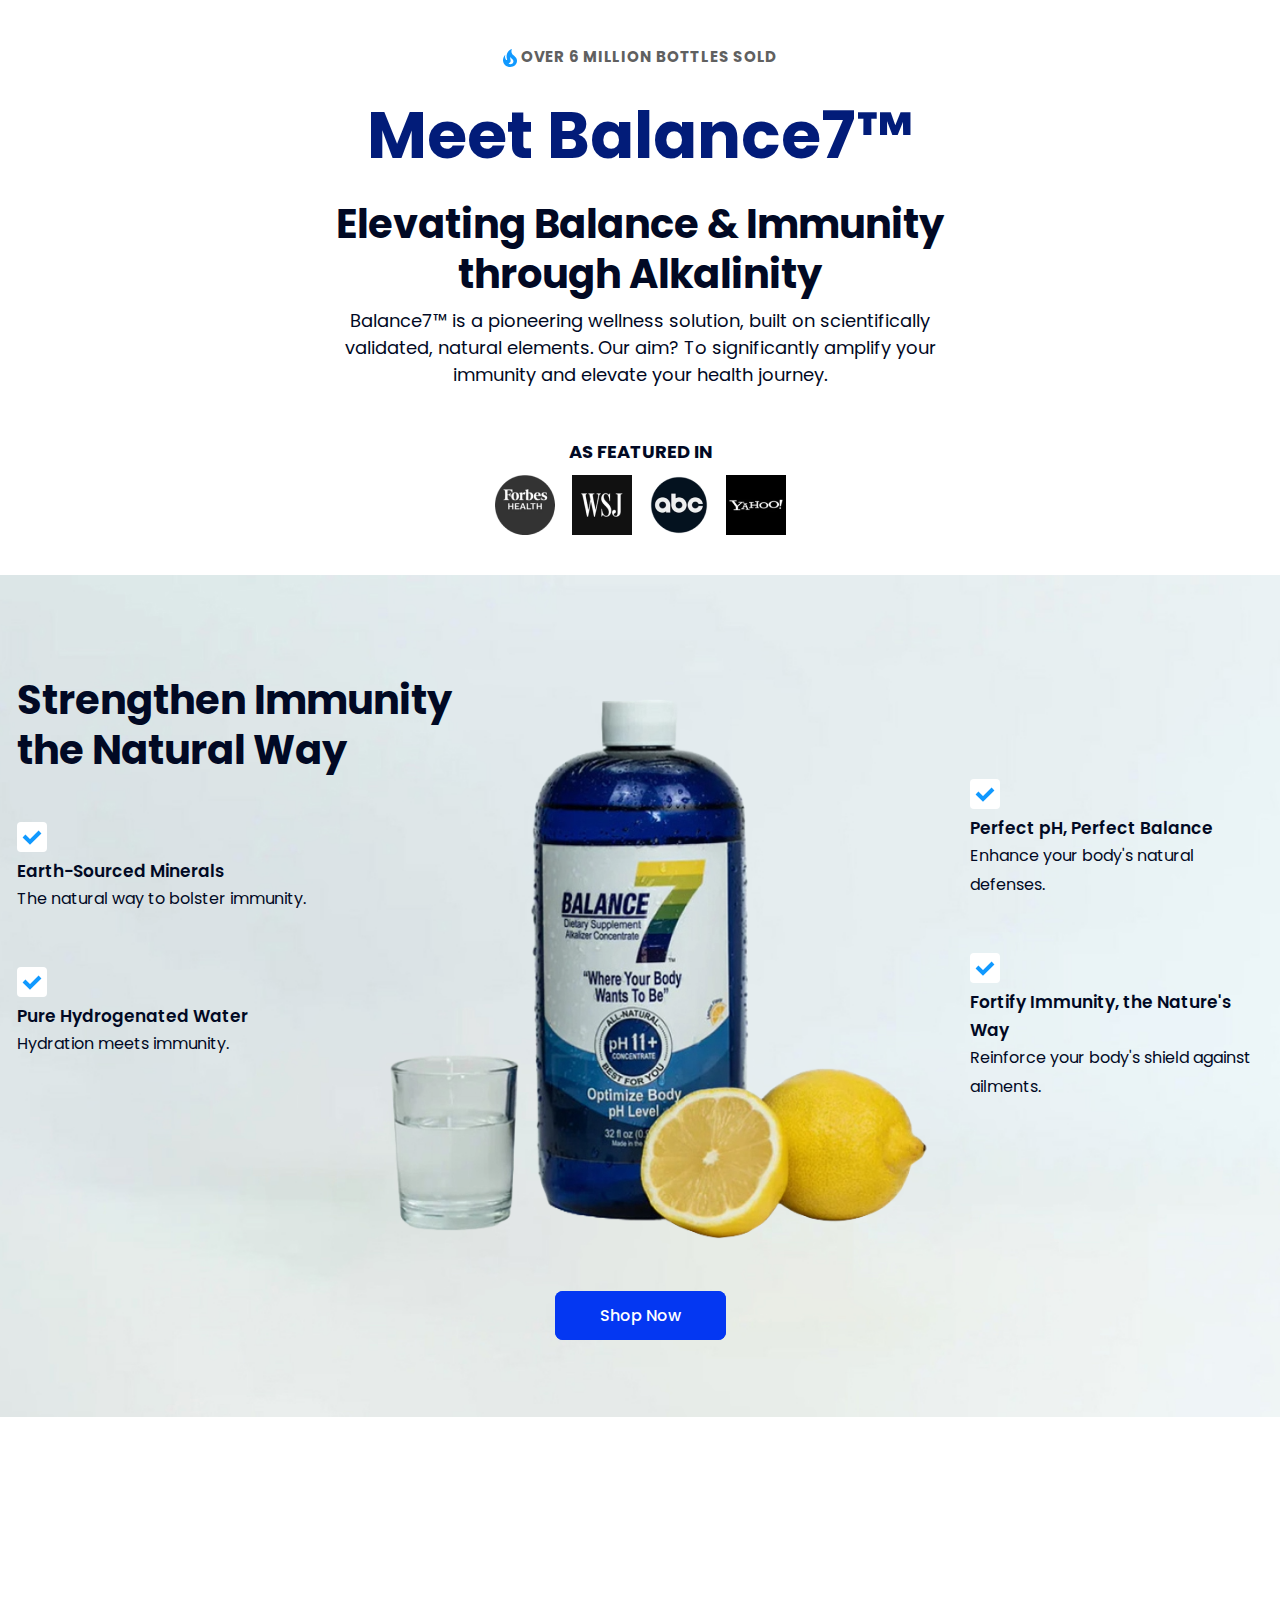
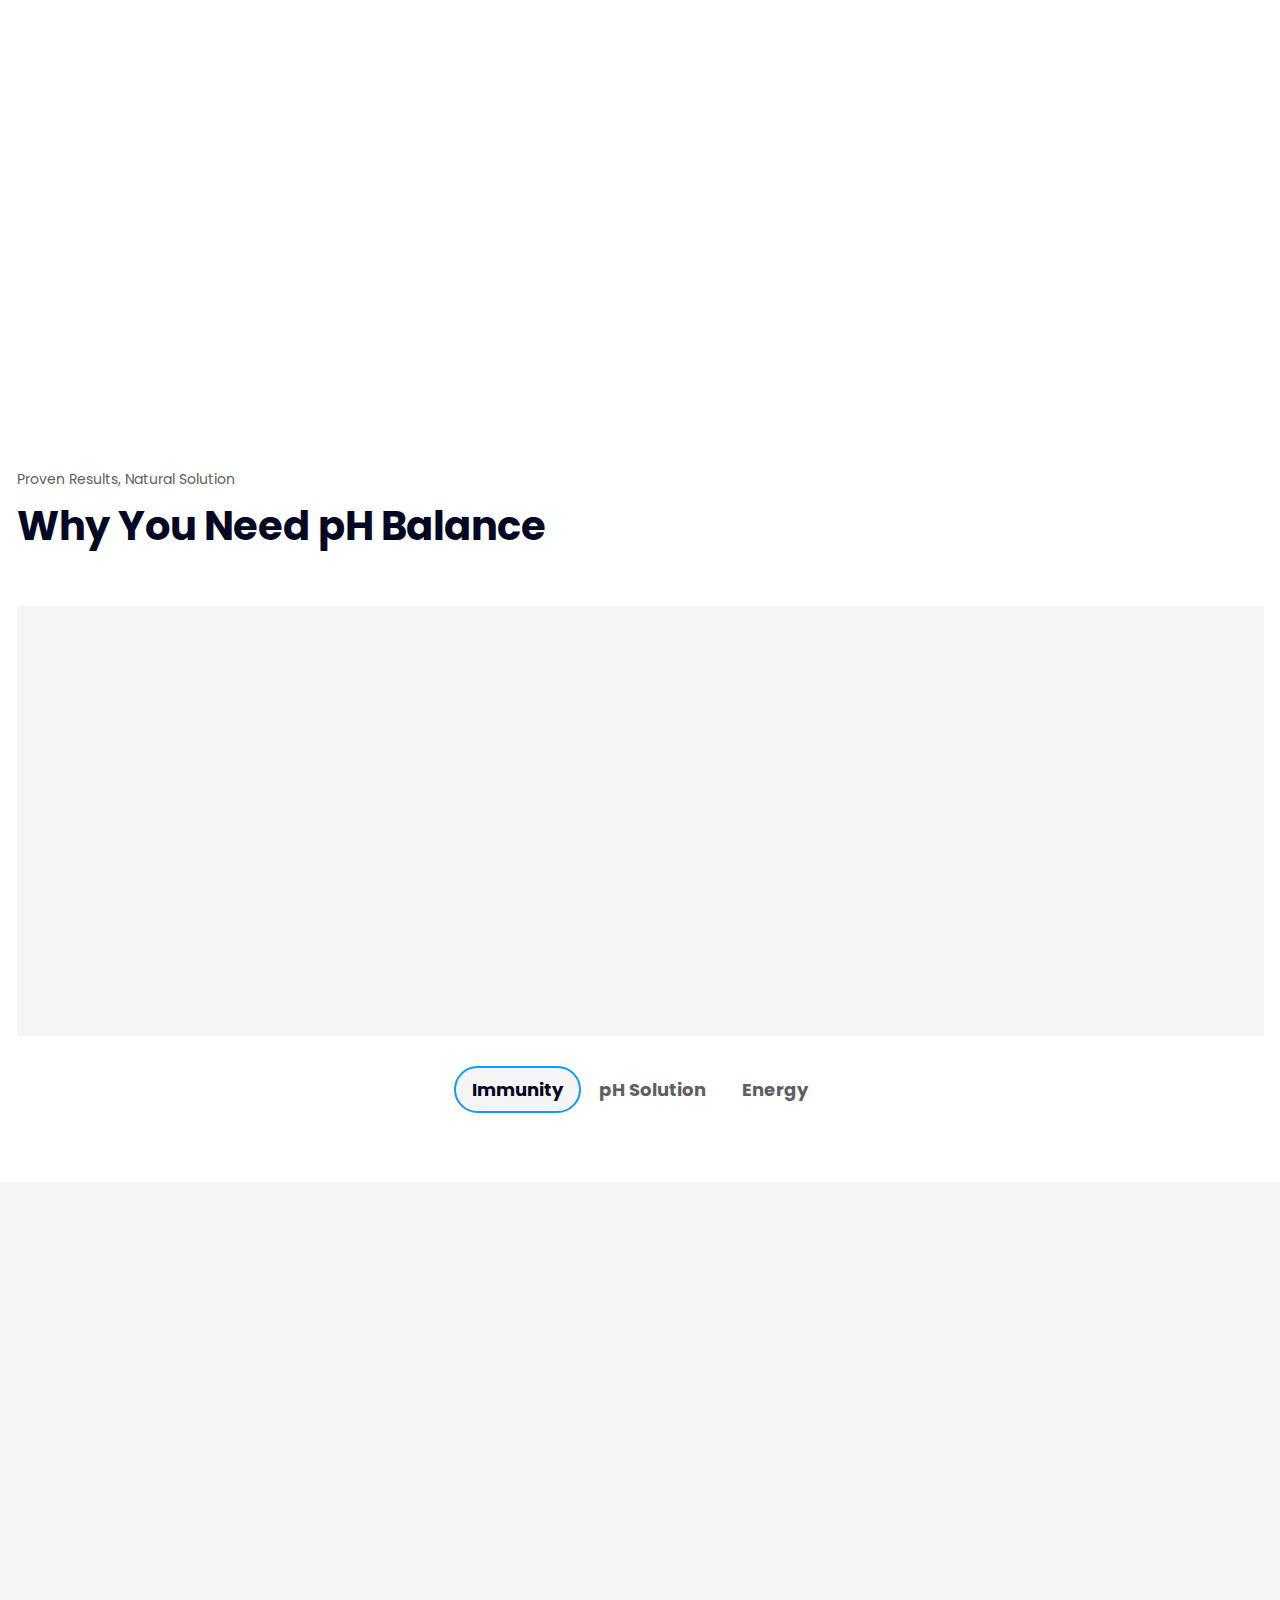
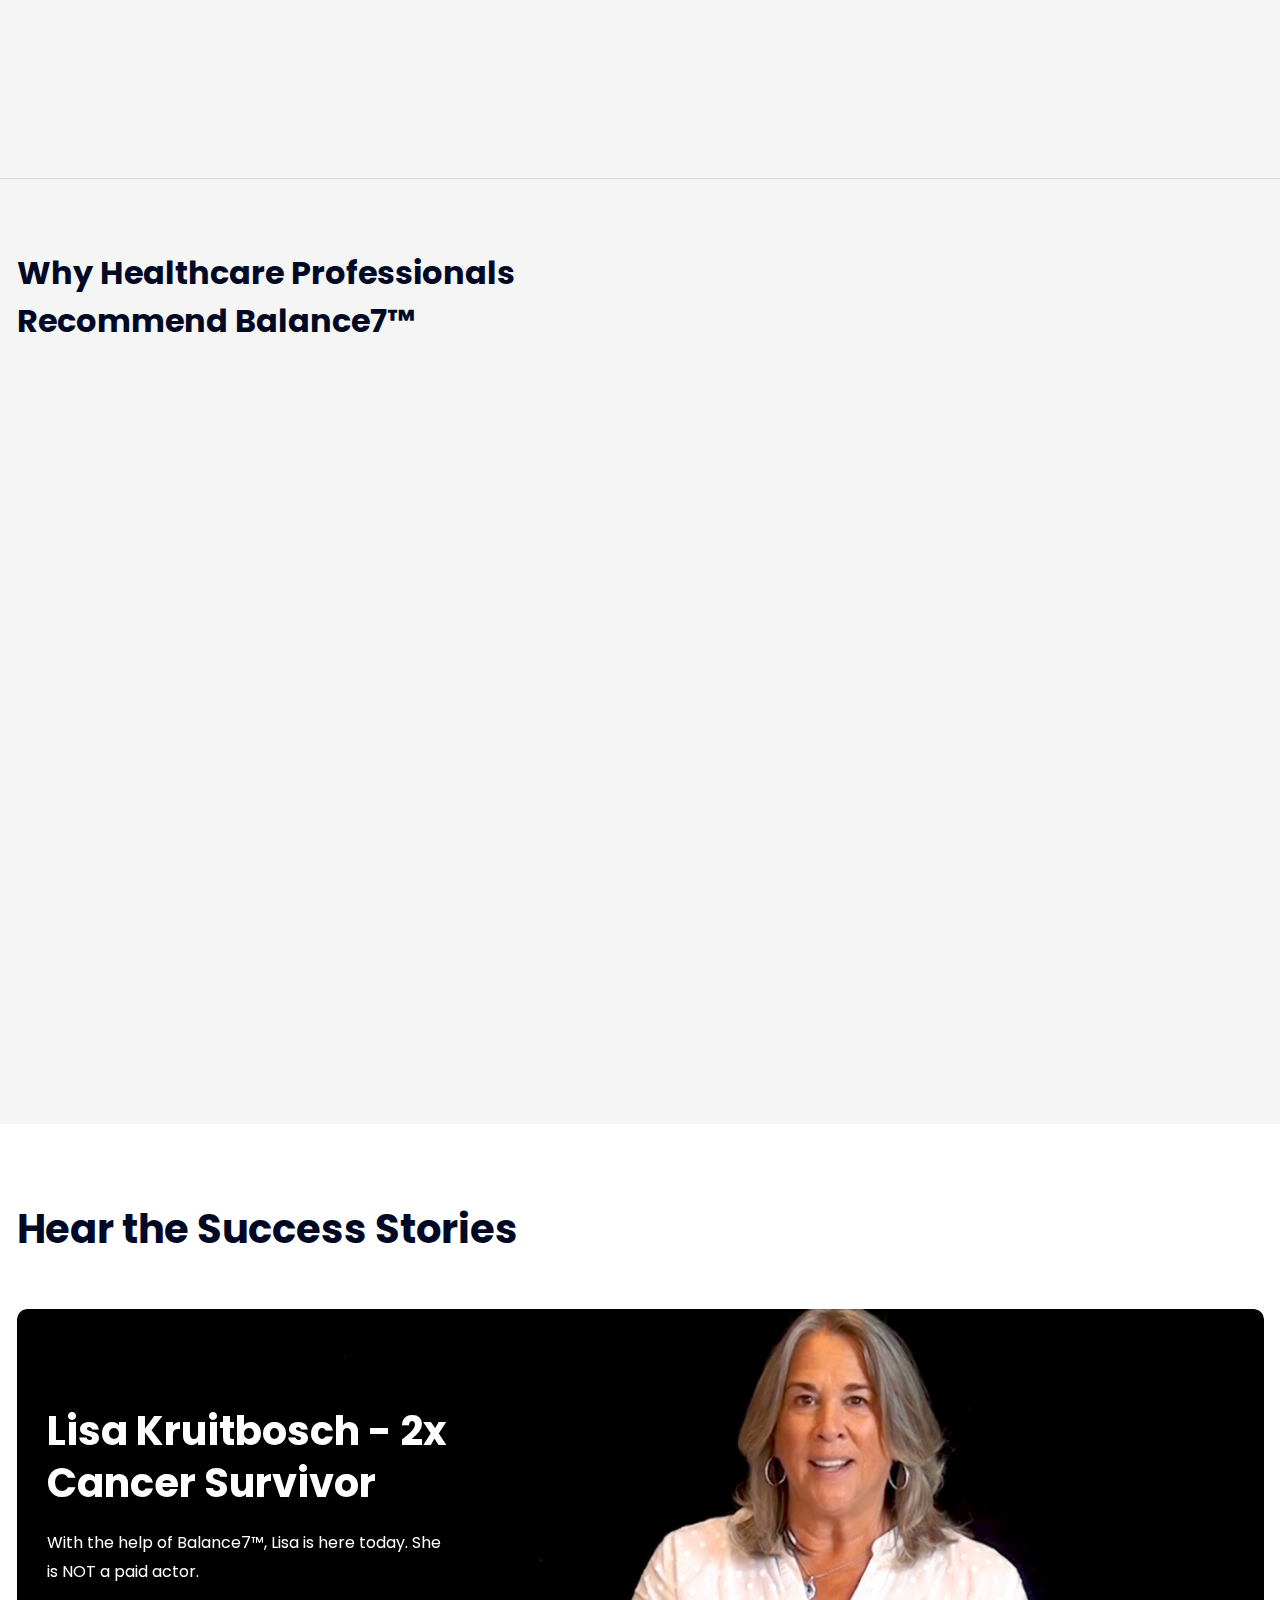
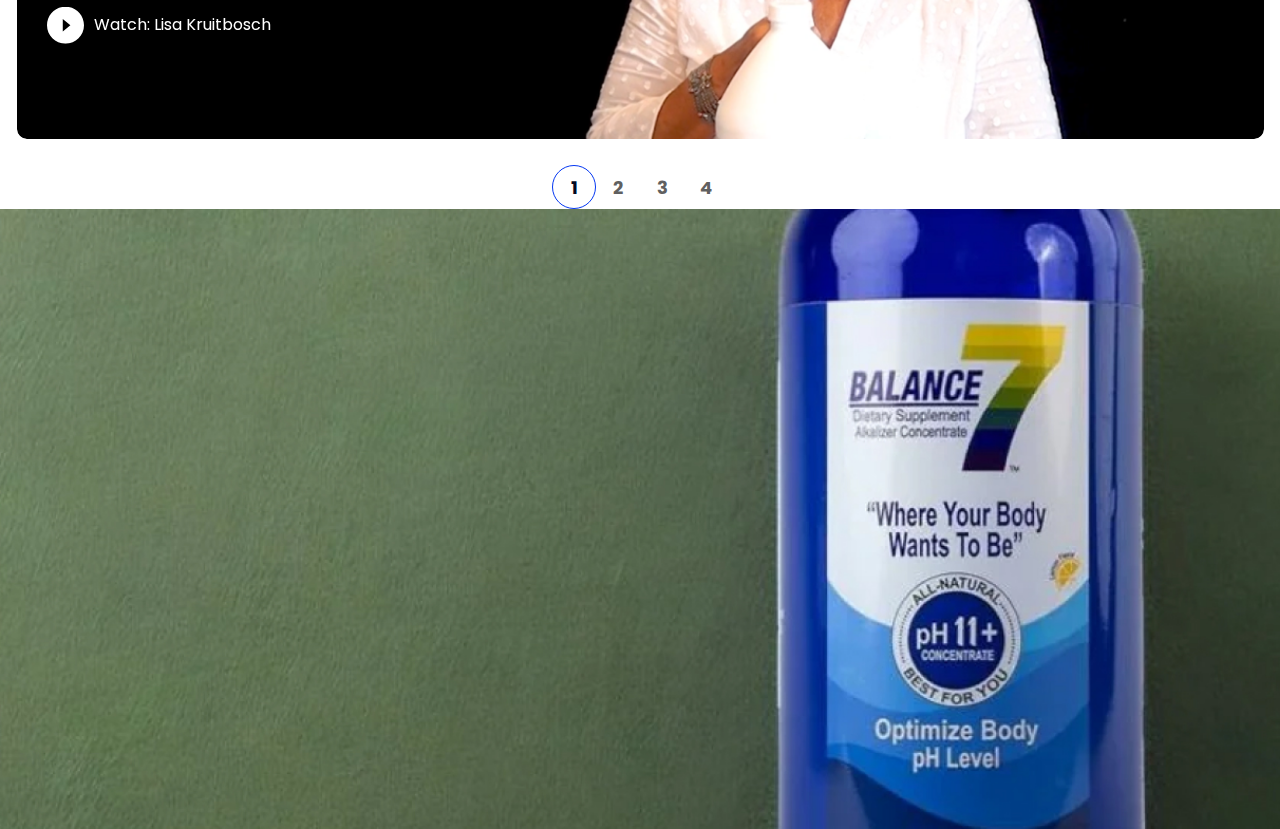
==== index-2.html @ 050c2631 "add new html" ====
<!DOCTYPE html>
<html lang="en">

<head>
    <meta charset="utf-8">
    <meta http-equiv="X-UA-Compatible" content="IE=edge">
    <meta name="viewport" content="width=device-width, initial-scale=1">
    <meta name="author" content="wpOceans">
    <link rel="shortcut icon" type="image/png" href="assets/favicon.png">
    <title>Twenty - Shpify Theme</title>
    <link href="assets/bootstrap.min.css" rel="stylesheet">
    <link href="assets/animate.css" rel="stylesheet">
    <link href="assets/owl.carousel.css" rel="stylesheet">
    <link href="assets/owl.theme.css" rel="stylesheet">
    <link href="assets/owl.transitions.css" rel="stylesheet">
    <link href="assets/jquery.fancybox.css" rel="stylesheet">
    <link href="assets/custom.css" rel="stylesheet">
</head>

<body>

    <div class="hero-area style2">
        <div class="container-fluid">
            <div class="row justify-content-center">
                <div class="col-lg-6">
                    <div class="hero-text wow fadeInUp" data-wow-duration="1000ms">
                        <span><i><img src="assets/hero-top.svg" alt=""></i> Over 6 million bottles
                            sold</span>
                        <h1>Meet Balance7™</h1>
                        <h3>Elevating Balance & Immunity through Alkalinity</h3>
                        <p>Balance7™ is a pioneering wellness solution, built on scientifically validated, natural
                            elements. Our aim? To significantly amplify your immunity and elevate your health journey.
                        </p>
                        <div class="bottom-features">
                            <small>As Featured In</small>
                            <ul>
                                <li><img src="assets/f1.png" alt=""></li>
                                <li><img src="assets/f2.png" alt=""></li>
                                <li><img src="assets/f3.png" alt=""></li>
                                <li><img src="assets/f4.png" alt=""></li>
                            </ul>
                        </div>
                    </div>
                </div>
            </div>
        </div>
    </div>

    <!-- benefits-area -->
    <div class="benefits-area style-2 section-padding"
        style="background: url(/assets/bimgbg.jpg) no-repeat center top; background-size: cover;">
        <div class="container">
            <div class="benefits-wrap">
                <div class="row align-items-center">
                    <div class="col-lg-12 order-lg-1 order-2">
                        <div class="title">
                            <h2>Strengthen Immunity the Natural Way</h2>
                        </div>
                    </div>
                    <div class="col-lg-3 col-md-12 col-12 order-lg-2 order-3">
                        <div class="benefits-item wow fadeInLeftSlow" data-wow-duration="1000ms">
                            <div class="benefits-content">
                                <div class="benefits-content-inner">
                                    <div class="icon">
                                        <i><img src="assets/check.svg" alt=""></i>
                                    </div>
                                    <h3>Earth-Sourced Minerals</h3>
                                    <p>The natural way to bolster immunity.</p>
                                </div>
                            </div>
                            <div class="benefits-content">
                                <div class="benefits-content-inner">
                                    <div class="icon">
                                        <i><img src="assets/check.svg" alt=""></i>
                                    </div>
                                    <h3>Pure Hydrogenated Water</h3>
                                    <p>Hydration meets immunity.</p>
                                </div>
                            </div>
                        </div>
                    </div>
                    <div class="col-lg-6 col-md-12 col-12 order-lg-3 order-1">
                        <div class="benefits-img wow fadeInUp" data-wow-duration="1000ms">
                            <img src="assets/bimg2.png" alt="">
                        </div>
                    </div>
                    <div class="col-lg-3 col-md-12 col-12 order-lg-4 order-4">
                        <div class="benefits-item wow fadeInRightSlow" data-wow-duration="1000ms">
                            <div class="benefits-content">
                                <div class="benefits-content-inner">
                                    <div class="icon">
                                        <i><img src="assets/check.svg" alt=""></i>
                                    </div>
                                    <h3>Perfect pH, Perfect Balance </h3>
                                    <p>Enhance your body's natural defenses.</p>
                                </div>
                            </div>
                            <div class="benefits-content">
                                <div class="benefits-content-inner">
                                    <div class="icon">
                                        <i><img src="assets/check.svg" alt=""></i>
                                    </div>
                                    <h3>Fortify Immunity, the Nature's Way</h3>
                                    <p>Reinforce your body's shield against ailments.</p>
                                </div>
                            </div>
                        </div>
                    </div>
                </div>
                <div class="shop-btn text-center">
                    <a href="#" class="theme-btn">Shop Now</a>
                </div>
            </div>
        </div>
    </div>
    <!-- banner-area -->
    <div class="banner-area section-padding">
        <div class="container">
            <div class="banner-wrap">
                <div class="row align-items-center">
                    <div class="col-lg-7 col-md-12 col-12">
                        <div class="banner-item wow fadeInLeftSlow" data-wow-duration="1000ms">
                            <div class="banner-img">
                                <img src="assets/banner1.jpg" alt="">
                            </div>
                        </div>
                    </div>
                    <div class="col-lg-5 col-md-12 col-12">
                        <div class="banner-text wow fadeInRightSlow" data-wow-duration="1000ms">
                            <h2>Limited Time Offer:</h2>
                            <h3>Save 10%</h3>
                            <p>Shop now to boost your immunity journey. Use coupon code <strong>BALANCEYOURPH</strong>
                                at checkout.</p>
                            <a href="#" class="theme-btn-s2">Shop Now</a>
                        </div>
                    </div>
                </div>
            </div>
        </div>
    </div>

    <!-- solution-area -->
    <div class="solution-area section-padding">
        <div class="container">
            <div class="row">
                <div class="col-lg-6">
                    <div class="section-title">
                        <span>Proven Results, Natural Solution</span>
                        <h2>Why You Need pH Balance</h2>
                    </div>
                </div>
            </div>
            <div class="tab-content">
                <div role="tabpanel" class="tab-pane active" id="Immunity">
                    <div class="solution-wrap">
                        <div class="solution-item">
                            <div class="row align-items-center">
                                <div class="col-lg-6">
                                    <div class="solution-content wow fadeInLeftSlow" data-wow-duration="1000ms">
                                        <h2>Immunity and pH Balance</h2>
                                        <p>Our bodies seek a balanced pH. A tilt towards acidity can weaken our
                                            immunity,
                                            leaving us vulnerable. Balance7™ ensures this balance, fortifying immunity
                                            and
                                            ensuring robust health.</p>
                                        <p>The choices we make, from food to our way of life and stress, can add acidity
                                            to our
                                            bodies. This silent disruptor weakens our immunity and can be the root cause
                                            of many
                                            health concerns.</p>
                                        <p>Substances in Balance7™ are not just alkaline; they're immunity superheroes.
                                            They
                                            counter excessive acidity and support a healthier you.</p>
                                    </div>
                                </div>
                                <div class="col-lg-6">
                                    <div class="solution-img wow fadeInRightSlow" data-wow-duration="1200ms">
                                        <img src="assets/blue-bottle.jpg" alt="">
                                    </div>
                                </div>
                            </div>
                        </div>
                    </div>
                </div>
                <div role="tabpanel" class="tab-pane fade" id="Solution">
                    <div class="solution-wrap">
                        <div class="solution-item">
                            <div class="row align-items-center">
                                <div class="col-lg-6">
                                    <div class="solution-content">
                                        <h2>Immunity and pH Balance</h2>
                                        <p>Our bodies seek a balanced pH. A tilt towards acidity can weaken our
                                            immunity,
                                            leaving us vulnerable. Balance7™ ensures this balance, fortifying immunity
                                            and
                                            ensuring robust health.</p>
                                        <p>The choices we make, from food to our way of life and stress, can add acidity
                                            to our
                                            bodies. This silent disruptor weakens our immunity and can be the root cause
                                            of many
                                            health concerns.</p>
                                        <p>Substances in Balance7™ are not just alkaline; they're immunity superheroes.
                                            They
                                            counter excessive acidity and support a healthier you.</p>
                                    </div>
                                </div>
                                <div class="col-lg-6">
                                    <div class="solution-img">
                                        <img src="assets/blue-bottle.jpg" alt="">
                                    </div>
                                </div>
                            </div>
                        </div>
                    </div>
                </div>
                <div role="tabpanel" class="tab-pane fade" id="Energy">
                    <div class="solution-wrap">
                        <div class="solution-item">
                            <div class="row align-items-center">
                                <div class="col-lg-6">
                                    <div class="solution-content">
                                        <h2>Immunity and pH Balance</h2>
                                        <p>Our bodies seek a balanced pH. A tilt towards acidity can weaken our
                                            immunity,
                                            leaving us vulnerable. Balance7™ ensures this balance, fortifying immunity
                                            and
                                            ensuring robust health.</p>
                                        <p>The choices we make, from food to our way of life and stress, can add acidity
                                            to our
                                            bodies. This silent disruptor weakens our immunity and can be the root cause
                                            of many
                                            health concerns.</p>
                                        <p>Substances in Balance7™ are not just alkaline; they're immunity superheroes.
                                            They
                                            counter excessive acidity and support a healthier you.</p>
                                    </div>
                                </div>
                                <div class="col-lg-6">
                                    <div class="solution-img">
                                        <img src="assets/blue-bottle.jpg" alt="">
                                    </div>
                                </div>
                            </div>
                        </div>
                    </div>
                </div>
            </div>

            <div class="solution-tab">
                <ul class="nav nav-tabs" id="myTab" role="tablist">
                    <li class="nav-item" role="presentation">
                        <a class="nav-link active" id="Immunity-tab" data-bs-toggle="tab" href="#Immunity" role="tab"
                            aria-controls="Immunity" aria-selected="true">Immunity</a>
                    </li>
                    <li class="nav-item" role="presentation">
                        <a class="nav-link" id="Solution-tab" data-bs-toggle="tab" href="#Solution" role="tab"
                            aria-controls="Solution" aria-selected="false">pH Solution</a>
                    </li>
                    <li class="nav-item" role="presentation">
                        <a class="nav-link" id="Energy-tab" data-bs-toggle="tab" href="#Energy" role="tab"
                            aria-controls="Energy" aria-selected="false">Energy</a>
                    </li>
                </ul>
            </div>
        </div>
    </div>

    <!-- banner-area -->
    <div class="banner-area-s2 section-padding">
        <div class="container">
            <div class="banner-wrap">
                <div class="row align-items-center">
                    <div class="col-lg-7 col-md-12 col-12">
                        <div class="banner-item wow fadeInLeftSlow" data-wow-duration="1000ms">
                            <div class="banner-img">
                                <img src="assets/banner2.jpg" alt="">
                            </div>
                        </div>
                    </div>
                    <div class="col-lg-5 col-md-12 col-12">
                        <div class="banner-text wow fadeInRightSlow" data-wow-duration="1000ms">
                            <h2>Doctor-Recommended</h2>
                            <p>Dr. Nooristani, with his profound medical experience, underscores the importance of pH
                                balance and immunity, endorsing Balance7™ for its unparalleled potential in boosting
                                health and vitality.</p>
                            <a href="#" class="theme-btn">Shop Now</a>
                        </div>
                    </div>
                </div>
            </div>
        </div>
    </div>

    <!-- healthcare-area -->
    <div class="healthcare-area section-padding">
        <div class="container">
            <div class="healthcare-wrap">
                <h2>Why Healthcare Professionals Recommend Balance7™</h2>

                <div class="row">
                    <div class="col-lg-3 col-md-6 col-12">
                        <div class="healthcare-item wow fadeInUp" data-wow-duration="1000ms">
                            <div class="icon">
                                <i><img src="assets/h1.svg" alt=""></i>
                            </div>
                            <div class="text">
                                <h3>Perfect pH Balance</h3>
                                <p>Naturally reinforce your body's pH and immunity with Balance7™. Confidently navigate
                                    health challenges with our scientifically backed formula.</p>
                            </div>
                        </div>
                    </div>
                    <div class="col-lg-3 col-md-6 col-12">
                        <div class="healthcare-item wow fadeInUp" data-wow-duration="1100ms">
                            <div class="icon">
                                <i><img src="assets/h2.svg" alt=""></i>
                            </div>
                            <div class="text">
                                <h3>Fortify Your Immunity with Balance7™</h3>
                                <p>Your immune system, your body's guardian, is fortified by Balance7™, bolstering its
                                    defense mechanisms.</p>
                            </div>
                        </div>
                    </div>
                    <div class="col-lg-3 col-md-6 col-12">
                        <div class="healthcare-item wow fadeInUp" data-wow-duration="1200ms">
                            <div class="icon">
                                <i><img src="assets/h3.svg" alt=""></i>
                            </div>
                            <div class="text">
                                <h3>Medical Expertise</h3>
                                <p>Dr. Nooristani's medical wisdom roots Balance7™ in rigorous scientific validation.
                                    Years of research endorse our formula, designed to augment energy, strengthen
                                    immunity, and ensure wellness.</p>
                            </div>
                        </div>
                    </div>
                    <div class="col-lg-3 col-md-6 col-12">
                        <div class="healthcare-item wow fadeInUp" data-wow-duration="1300ms">
                            <div class="icon">
                                <i><img src="assets/h4.svg" alt=""></i>
                            </div>
                            <div class="text">
                                <h3>Natural Approach</h3>
                                <p>Healthcare professionals appreciate Balance7™'s natural, food-grade ingredients,
                                    which prioritize safety and efficacy.</p>
                            </div>
                        </div>
                    </div>
                    <div class="col-lg-3 col-md-6 col-12">
                        <div class="healthcare-item wow fadeInUp" data-wow-duration="1300ms">
                            <div class="icon">
                                <i><img src="assets/h5.svg" alt=""></i>
                            </div>
                            <div class="text">
                                <h3>Scientifically Proven</h3>
                                <p>Backed by years of scientific research, our formula is designed to boost energy,
                                    support immunity, and promote overall wellness.</p>
                            </div>
                        </div>
                    </div>
                    <div class="col-lg-3 col-md-6 col-12">
                        <div class="healthcare-item wow fadeInUp" data-wow-duration="1300ms">
                            <div class="icon">
                                <i><img src="assets/h6.svg" alt=""></i>
                            </div>
                            <div class="text">
                                <h3>Naturally Sourced Minerals</h3>
                                <p>Developed over two decades, Balance7™ offers a proprietary blend of safe, all-natural
                                    minerals & Hydrogenated Water.</p>
                            </div>
                        </div>
                    </div>
                    <div class="col-lg-3 col-md-6 col-12">
                        <div class="healthcare-item wow fadeInUp" data-wow-duration="1300ms">
                            <div class="icon">
                                <i><img src="assets/h7.svg" alt=""></i>
                            </div>
                            <div class="text">
                                <h3>Science-Backed and Safe</h3>
                                <p>Within 72 hours, most people experience higher energy, boosted mental awareness, and
                                    enhanced overall health.</p>
                            </div>
                        </div>
                    </div>
                    <div class="col-lg-3 col-md-6 col-12">
                        <div class="healthcare-item wow fadeInUp" data-wow-duration="1300ms">
                            <div class="icon">
                                <i><img src="assets/h8.svg" alt=""></i>
                            </div>
                            <div class="text">
                                <h3>A Commitment to Quality and Safety</h3>
                                <p>Balance7™ is safe for daily consumption. It contains food-grade minerals and is free
                                    from harmful additives or chemicals.</p>
                            </div>
                        </div>
                    </div>
                </div>

            </div>
        </div>
    </div>

    <!-- testimonial-area -->
    <div class="testimonial-area style-2 section-padding">
        <div class="container">
            <div class="row">
                <div class="col-lg-6">
                    <div class="section-title">
                        <h2>Hear the Success Stories</h2>
                    </div>
                </div>
            </div>
            <div class="testimonial-active owl-carousel">
                <div class="testimonial-wrap">
                    <div class="testimonial-img">
                        <div class="testimonial-text">
                            <h2>Lisa Kruitbosch - 2x Cancer Survivor</h2>
                            <p>With the help of Balance7™, Lisa is here today. She is NOT a paid actor.</p>
                            <div class="video">
                                <ul>
                                    <li><a href="https://www.youtube.com/embed/sM7FBBr5yeE" data-type="iframe"
                                            class="open-video"><img src="assets/video2.svg" alt=""></a></li>
                                    <li>Watch: Lisa Kruitbosch</li>
                                </ul>
                            </div>
                        </div>
                        <img class="t-bg" src="assets/testimonial-bg2.jpg" alt="">
                    </div>
                </div>
                <div class="testimonial-wrap">
                    <div class="testimonial-img">
                        <div class="testimonial-text">
                            <h2>Lisa Kruitbosch - 2x Cancer Survivor</h2>
                            <p>With the help of Balance7™, Lisa is here today. She is NOT a paid actor.</p>
                            <div class="video">
                                <ul>
                                    <li><a href="https://www.youtube.com/embed/sM7FBBr5yeE" data-type="iframe"
                                            class="open-video"><img src="assets/video2.svg" alt=""></a></li>
                                    <li>Watch: Lisa Kruitbosch</li>
                                </ul>
                            </div>
                        </div>
                        <img class="t-bg" src="assets/testimonial-bg2.jpg" alt="">
                    </div>
                </div>
                <div class="testimonial-wrap">
                    <div class="testimonial-img">
                        <div class="testimonial-text">
                            <h2>Lisa Kruitbosch - 2x Cancer Survivor</h2>
                            <p>With the help of Balance7™, Lisa is here today. She is NOT a paid actor.</p>
                            <div class="video">
                                <ul>
                                    <li><a href="https://www.youtube.com/embed/sM7FBBr5yeE" data-type="iframe"
                                            class="open-video"><img src="assets/video2.svg" alt=""></a></li>
                                    <li>Watch: Lisa Kruitbosch</li>
                                </ul>
                            </div>
                        </div>
                        <img class="t-bg" src="assets/testimonial-bg2.jpg" alt="">
                    </div>
                </div>
                <div class="testimonial-wrap">
                    <div class="testimonial-img">
                        <div class="testimonial-text">
                            <h2>Lisa Kruitbosch - 2x Cancer Survivor</h2>
                            <p>With the help of Balance7™, Lisa is here today. She is NOT a paid actor.</p>
                            <div class="video">
                                <ul>
                                    <li><a href="https://www.youtube.com/embed/sM7FBBr5yeE" data-type="iframe"
                                            class="open-video"><img src="assets/video2.svg" alt=""></a></li>
                                    <li>Watch: Lisa Kruitbosch</li>
                                </ul>
                            </div>
                        </div>
                        <img class="t-bg" src="assets/testimonial-bg2.jpg" alt="">
                    </div>
                </div>
            </div>
        </div>
    </div>
    <!-- subscribe-area -->
    <div class="subscribe-area section-padding"
        style="background: url(assets/subscribe-bg.jpg) no-repeat center top; background-size: cover;">
        <div class="container">
            <div class="subscribe-wrap wow fadeInUp" data-wow-duration="1300ms">
                <h2>Keep Me Updated</h2>
                <p>Keep balanced with Balance7. Subscribe to our newsletter for exclusive offers.</p>
                <form action="">
                    <input type="text" placeholder="Email">
                    <button class="theme-btn-s2">Subscribe</button>
                </form>
            </div>
        </div>
    </div>

    <!-- All JavaScript files
    ================================================== -->
    <script src="assets/jquery.min.js"></script>
    <script src="assets/bootstrap.bundle.min.js"></script>
    <script src="assets/jquery-plugin-collection.js"></script>
    <!-- Custom script for this template -->
    <script src="assets/script.js"></script>
</body>

</html>
---- assets/custom.css ----
@import url("https://fonts.googleapis.com/css2?family=Poppins:ital,wght@0,100;0,200;0,300;0,400;0,500;0,600;0,700;0,800;0,900;1,100;1,200;1,300;1,400;1,500;1,600;1,700;1,800;1,900&display=swap");
:root {
  scroll-behavior: unset;
}

body {
  font-family: "Poppins", sans-serif;
  color: #010924;
  font-size: 16px;
  overflow-x: hidden;
}

p {
  font-size: 16px;
  color: #010924;
  line-height: 1.8em;
}

h1,
h2,
h3,
h4,
h5,
h6 {
  color: #010924;
  font-family: "Poppins", sans-serif;
  font-weight: 600;
}

ul {
  padding-left: 0;
  margin: 0;
  list-style: none;
}

a {
  text-decoration: none;
}

a:hover {
  text-decoration: none;
}

img {
  max-width: 100%;
}

.h-hidden {
  display: none;
}

@media (max-width: 1440px) {
  .container {
    max-width: 1271px;
  }
}

.section-padding {
  padding: 70px 0;
}

.theme-btn,
.theme-btn-s2 {
  background: #0437F2;
  color: #fff;
  display: inline-block;
  font-weight: 500;
  padding: 12px 45px;
  border: 0;
  z-index: 11;
  font-size: 16px;
  font-style: normal;
  font-weight: 500;
  line-height: normal;
  border: 0;
  position: relative;
  overflow: hidden;
  transition: all 0.3s;
  border-radius: 8px;
}
.theme-btn::before,
.theme-btn-s2::before {
  position: absolute;
  content: "";
  left: 0;
  right: 0;
  top: 0;
  bottom: 0;
  background: #0437F2;
  transform-origin: 50%;
  transition-property: transform;
  transition-duration: 0.3s;
  transition-timing-function: ease-out;
  transition: 0.5s;
  z-index: -1;
}
.theme-btn:hover, .theme-btn:focus, .theme-btn:active,
.theme-btn-s2:hover,
.theme-btn-s2:focus,
.theme-btn-s2:active {
  background-color: #051c6e;
  color: #fff;
}
.theme-btn:hover:before, .theme-btn:focus:before, .theme-btn:active:before,
.theme-btn-s2:hover:before,
.theme-btn-s2:focus:before,
.theme-btn-s2:active:before {
  transform: scaleX(0);
}
.theme-btn:hover:after, .theme-btn:focus:after, .theme-btn:active:after,
.theme-btn-s2:hover:after,
.theme-btn-s2:focus:after,
.theme-btn-s2:active:after {
  right: 30px;
}
@media (max-width: 991px) {
  .theme-btn,
  .theme-btn-s2 {
    font-size: 18px;
  }
}
@media (max-width: 767px) {
  .theme-btn,
  .theme-btn-s2 {
    padding: 15px 22px;
    font-size: 14px;
  }
}

.theme-btn-s2 {
  background: #9ad90a;
  color: #010924;
}
.theme-btn-s2:before {
  background: #B3FE05;
}
.theme-btn-s2:hover, .theme-btn-s2:focus, .theme-btn-s2:active {
  background-color: #9ad90a;
  color: #fff;
}

.footer p {
  color: #fff;
}

.section-title {
  margin-bottom: 50px;
}
.section-title.style-2 {
  text-align: center;
}
.section-title span {
  color: #606060;
  font-size: 14px;
  font-style: normal;
  font-weight: 400;
  line-height: normal;
}
.section-title h2 {
  font-size: 40px;
  font-style: normal;
  font-weight: 700;
  line-height: normal;
  margin-top: 5px;
}
@media (max-width: 575px) {
  .section-title h2 {
    font-size: 32px;
    font-style: normal;
    font-weight: 700;
    line-height: 40px;
  }
}
.section-title p {
  font-size: 18px;
  font-style: normal;
  font-weight: 400;
  line-height: normal;
}
@media (max-width: 575px) {
  .section-title p {
    font-size: 16px;
  }
}

.hero-area {
  background: #F5F5F5;
  overflow: hidden;
}
.hero-area .hero-text {
  padding: 30px 0;
  padding-left: 82px;
}
@media (max-width: 1199px) {
  .hero-area .hero-text {
    padding-left: 30px;
  }
}
@media (max-width: 575px) {
  .hero-area .hero-text {
    padding-left: 12px;
  }
}
.hero-area .hero-text h1 {
  color: #010924;
  font-size: 65px;
  font-style: normal;
  font-weight: 700;
  line-height: 78px;
  margin: 24px 0;
}
@media (max-width: 1199px) {
  .hero-area .hero-text h1 {
    font-size: 55px;
  }
}
@media (max-width: 575px) {
  .hero-area .hero-text h1 {
    font-size: 36px;
    line-height: 40px;
  }
}
.hero-area .hero-text span {
  color: #606060;
  display: inline-block;
  font-size: 15px;
  font-style: normal;
  font-weight: 700;
  line-height: normal;
  letter-spacing: 0.75px;
  text-transform: uppercase;
  padding: 5px 20px;
  background: #fff;
  border-radius: 50px;
}
@media (max-width: 575px) {
  .hero-area .hero-text span {
    font-size: 14px;
  }
}
.hero-area .hero-text span i {
  display: inline-block;
}
.hero-area .hero-text p {
  font-size: 18px;
  font-style: normal;
  font-weight: 400;
  line-height: normal;
  max-width: 419px;
}
.hero-area .hero-text .hero-btn ul {
  display: flex;
  align-items: center;
}
@media (max-width: 991px) {
  .hero-area .hero-text .hero-btn ul {
    margin-top: 20px;
  }
}
.hero-area .hero-text .hero-btn ul li + li {
  margin-left: 20px;
}
.hero-area .hero-text .hero-btn ul li + li a {
  color: #0437F2;
  font-size: 18px;
  font-style: normal;
  font-weight: 400;
  line-height: normal;
  text-decoration-line: underline;
}
.hero-area .hero-text .bottom-features {
  margin-top: 80px;
}
@media (max-width: 575px) {
  .hero-area .hero-text .bottom-features {
    margin-top: 30px;
  }
}
.hero-area .hero-text .bottom-features small {
  color: #010924;
  font-size: 18px;
  font-style: normal;
  font-weight: 700;
  line-height: normal;
  text-transform: uppercase;
}
.hero-area .hero-text .bottom-features ul {
  display: flex;
  align-items: center;
  margin-top: 10px;
}
.hero-area .hero-text .bottom-features ul li + li {
  margin-left: 17px;
}
.hero-area .hero-right-img-wrap {
  display: flex;
  align-items: flex-end;
}
.hero-area .hero-right-img-wrap .hero-right-img-left {
  padding-right: 30px;
}
@media (max-width: 575px) {
  .hero-area .hero-right-img-wrap .hero-right-img-left {
    padding-right: 15px;
  }
}
.hero-area .hero-right-img-wrap .hero-right-img {
  margin-bottom: 23px;
}
@media (max-width: 575px) {
  .hero-area .hero-right-img-wrap .hero-right-img {
    margin-bottom: 15px;
  }
}
.hero-area .hero-right-img-wrap .hero-right-img:last-child {
  margin-bottom: 0;
}
.hero-area .hero-right-img-wrap .hero-right-img img {
  width: 100%;
}

.suppliment-area {
  padding-bottom: 40px;
}
.suppliment-area .suppliment-wrap .suppliment-item {
  margin-bottom: 30px;
}
.suppliment-area .suppliment-wrap .suppliment-item .suppliment-img {
  overflow: hidden;
  border-radius: 10px;
}
.suppliment-area .suppliment-wrap .suppliment-item .suppliment-img img {
  transform: scale(1);
  transition: all 0.3s;
  border-radius: 10px;
}
.suppliment-area .suppliment-wrap .suppliment-item .suppliment-text {
  padding-top: 20px;
}
.suppliment-area .suppliment-wrap .suppliment-item .suppliment-text h2 {
  font-size: 24px;
  font-style: normal;
  font-weight: 700;
  line-height: normal;
  margin-bottom: 15px;
}
.suppliment-area .suppliment-wrap .suppliment-item .suppliment-text a {
  color: #0437F2;
  font-size: 18px;
  font-style: normal;
  font-weight: 400;
  line-height: normal;
  text-decoration-line: underline;
}
.suppliment-area .suppliment-wrap .suppliment-item:hover .suppliment-img img {
  transform: scale(1.2);
}

.benefits-area {
  background: #F5F5F5;
}
.benefits-area .benefits-wrap .benefits-item {
  display: flex;
  justify-content: center;
  flex-wrap: wrap;
}
.benefits-area .benefits-wrap .benefits-item .benefits-content {
  flex-basis: 50%;
  text-align: center;
  margin: 0 auto;
  margin-bottom: 37px;
}
.benefits-area .benefits-wrap .benefits-item .benefits-content .benefits-content-inner {
  max-width: 155px;
}
@media (max-width: 767px) {
  .benefits-area .benefits-wrap .benefits-item .benefits-content .benefits-content-inner {
    margin: 0 auto;
  }
}
@media (max-width: 991px) {
  .benefits-area .benefits-wrap .benefits-item .benefits-content {
    flex-basis: 33.33%;
  }
}
@media (max-width: 767px) {
  .benefits-area .benefits-wrap .benefits-item .benefits-content {
    flex-basis: 50%;
  }
}
.benefits-area .benefits-wrap .benefits-item .benefits-content h3 {
  font-size: 21px;
  font-style: normal;
  font-weight: 600;
  line-height: 28px;
}
.benefits-area .benefits-wrap .benefits-item .benefits-content .benefits-icon {
  width: 71px;
  height: 71px;
  line-height: 71px;
  text-align: center;
  background: #fff;
  border-radius: 8px;
  margin: 0 auto;
  margin-bottom: 20px;
}
.benefits-area .benefits-wrap .benefits-img {
  text-align: center;
}

.balance-area {
  background: #021C79;
}
.balance-area .balance-wrap .balance-img {
  position: relative;
}
.balance-area .balance-wrap .balance-img span {
  display: block;
  color: #fff;
  margin-top: 10px;
}
.balance-area .balance-wrap .balance-img .video-btn {
  position: absolute;
  top: 50%;
  left: 50%;
  transform: translate(-50%, -50%);
}
.balance-area .balance-wrap .balance-text {
  padding-left: 60px;
}
@media (max-width: 1199px) {
  .balance-area .balance-wrap .balance-text {
    padding-left: 0px;
  }
}
.balance-area .balance-wrap .balance-text h2 {
  color: #FFF;
  font-size: 40px;
  font-style: normal;
  font-weight: 700;
  line-height: normal;
}
@media (max-width: 1199px) {
  .balance-area .balance-wrap .balance-text h2 {
    font-size: 32px;
    font-style: normal;
    font-weight: 700;
    line-height: 40px;
    margin-top: 40px;
  }
}
.balance-area .balance-wrap .balance-text p {
  color: #fff;
  margin-bottom: 50px;
}
.balance-area .balance-wrap .balance-text .balance-features {
  margin-bottom: 40px;
}
.balance-area .balance-wrap .balance-text .balance-features h3 {
  color: #1099FF;
  font-size: 35px;
  font-style: normal;
  font-weight: 600;
  line-height: 28px;
  margin-bottom: 20px;
}
.balance-area .balance-wrap .balance-text .balance-features h4 {
  color: #FFF;
  font-size: 21px;
  font-style: normal;
  font-weight: 600;
  line-height: 28px;
  margin-bottom: 10px;
}
.balance-area .balance-wrap .balance-text .theme-btn {
  background-color: #9ad90a;
  color: #010924;
}
.balance-area .balance-wrap .balance-text .theme-btn:before {
  background-color: #B3FE05;
}

.testimonial-area .testimonial-wrap {
  position: relative;
}
.testimonial-area .testimonial-wrap .testimonial-img {
  position: relative;
}
@media (max-width: 991px) {
  .testimonial-area .testimonial-wrap .testimonial-img {
    background: #010924;
    border-radius: 10px;
  }
}
.testimonial-area .testimonial-wrap .testimonial-img .t-bg {
  border-radius: 10px;
  width: 100%;
}
@media (max-width: 1199px) {
  .testimonial-area .testimonial-wrap .testimonial-img .t-bg {
    min-height: 450px;
    object-fit: cover;
  }
}
@media (max-width: 991px) {
  .testimonial-area .testimonial-wrap .testimonial-img .t-bg {
    min-height: 250px;
  }
}
.testimonial-area .testimonial-wrap .testimonial-img .testimonial-text {
  position: absolute;
  left: 0;
  top: 50%;
  transform: translateY(-50%);
  max-width: 430px;
  padding-left: 30px;
}
@media (max-width: 991px) {
  .testimonial-area .testimonial-wrap .testimonial-img .testimonial-text {
    padding: 30px 15px;
    position: relative;
    top: 0;
    transform: unset;
    background: transparent;
  }
}
.testimonial-area .testimonial-wrap .testimonial-img .testimonial-text h2 {
  color: #fff;
  font-size: 40px;
  font-style: normal;
  font-weight: 700;
  line-height: 52px;
  margin-bottom: 20px;
}
@media (max-width: 575px) {
  .testimonial-area .testimonial-wrap .testimonial-img .testimonial-text h2 {
    font-size: 32px;
    font-style: normal;
    font-weight: 700;
    line-height: 40px;
  }
}
.testimonial-area .testimonial-wrap .testimonial-img .testimonial-text p {
  color: #fff;
}
.testimonial-area .testimonial-wrap .testimonial-img .testimonial-text .video ul {
  display: flex;
  align-items: center;
  margin-top: 20px;
}
.testimonial-area .testimonial-wrap .testimonial-img .testimonial-text .video ul li + li {
  margin-left: 10px;
  color: #fff;
}
.testimonial-area .testimonial-wrap .testimonial-bottom {
  border-radius: 10px;
  background: #F5F5F5;
  padding: 40px;
}
@media (max-width: 575px) {
  .testimonial-area .testimonial-wrap .testimonial-bottom {
    padding: 30px 15px;
  }
}
.testimonial-area .testimonial-wrap .testimonial-bottom .testimonial-inner {
  max-width: 636px;
  margin: 0 auto;
  text-align: center;
}
.testimonial-area .testimonial-wrap .testimonial-bottom .testimonial-inner h2 {
  color: #010924;
  font-size: 32px;
  font-style: normal;
  font-weight: 700;
  line-height: normal;
  margin-bottom: 10px;
}

.details-area .details-wrap {
  background: #F5F5F5;
}
.details-area .details-wrap .details-content {
  padding: 50px 30px;
}
@media (max-width: 575px) {
  .details-area .details-wrap .details-content {
    padding: 40px 15px;
  }
}
.details-area .details-wrap .details-content h2 {
  font-size: 32px;
  font-style: normal;
  font-weight: 700;
  line-height: normal;
  margin-bottom: 20px;
}
@media (max-width: 575px) {
  .details-area .details-wrap .details-content h2 {
    font-size: 28px;
    line-height: 36px;
  }
}
.details-area .details-wrap .details-content a {
  display: inline-block;
  color: #0437F2;
  font-size: 18px;
  font-style: normal;
  font-weight: 400;
  line-height: normal;
  text-decoration-line: underline;
  margin-top: 20px;
}
.details-area .details-wrap .owl-nav {
  display: none;
}
.details-area .details-wrap .owl-dots {
  text-align: center;
  position: absolute;
  left: 50%;
  transform: translateX(-50%);
  bottom: -70px;
}
.details-area .details-wrap .owl-dots .owl-dot {
  width: 44px;
  height: 44px;
  background: transparent;
  border: 0;
  color: #606060;
  font-size: 18px;
  font-style: normal;
  font-weight: 700;
  line-height: normal;
}
@media (max-width: 380px) {
  .details-area .details-wrap .owl-dots .owl-dot {
    width: 35px;
    height: 35px;
  }
}
.details-area .details-wrap .owl-dots .owl-dot.active {
  border: 1px solid #0437F2;
  border-radius: 50%;
  color: #010924;
}

.quiz-area {
  height: 759.053px;
  display: flex;
  justify-content: center;
  flex-direction: column;
  align-items: center;
  padding: 40px;
}
@media (max-width: 575px) {
  .quiz-area {
    height: 100%;
    padding: 130px 40px;
  }
}
.quiz-area .quiz-text {
  padding: 50px 40px;
  background: #fff;
  max-width: 1091.514px;
  margin: 0 auto;
  text-align: center;
}
@media (max-width: 575px) {
  .quiz-area .quiz-text {
    padding: 40px 15px;
  }
}
.quiz-area .quiz-text span {
  color: #606060;
  font-size: 14px;
  font-style: normal;
  font-weight: 400;
  line-height: normal;
}
.quiz-area .quiz-text h2 {
  text-align: center;
  font-size: 40px;
  font-style: normal;
  font-weight: 700;
  line-height: normal;
  margin-bottom: 10px;
}
@media (max-width: 575px) {
  .quiz-area .quiz-text h2 {
    font-size: 28px;
    line-height: 36px;
  }
}
.quiz-area .quiz-text p {
  font-size: 18px;
  font-style: normal;
  font-weight: 400;
  line-height: normal;
  margin-bottom: 30px;
}

.hero-area.style2 {
  background: #fff;
}
.hero-area.style2 .hero-text {
  text-align: center;
  padding: 40px 0;
}
.hero-area.style2 .hero-text p {
  max-width: 863px;
  margin: 0 auto;
}
.hero-area.style2 .hero-text h1 {
  color: #021C79;
}
.hero-area.style2 .hero-text h3 {
  font-size: 40px;
  font-style: normal;
  font-weight: 700;
  line-height: 50px;
}
@media (max-width: 575px) {
  .hero-area.style2 .hero-text h3 {
    font-size: 28px;
    line-height: 40px;
  }
}
.hero-area.style2 .hero-text .bottom-features {
  margin-top: 50px;
}
.hero-area.style2 .hero-text .bottom-features ul {
  justify-content: center;
}

.benefits-area.style-2 .benefits-img img {
  width: 100%;
}
.benefits-area.style-2 .title {
  max-width: 467px;
  margin-bottom: -110px;
}
@media (max-width: 1199px) {
  .benefits-area.style-2 .title {
    margin-bottom: -60px;
  }
}
@media (max-width: 991px) {
  .benefits-area.style-2 .title {
    margin-bottom: 20px;
  }
}
.benefits-area.style-2 .title h2 {
  font-size: 40px;
  font-style: normal;
  font-weight: 700;
  line-height: 50px;
  margin-top: 30px;
}
@media (max-width: 575px) {
  .benefits-area.style-2 .title h2 {
    font-size: 32px;
    line-height: 40px;
  }
}
.benefits-area.style-2 .benefits-item .benefits-content {
  max-width: 100%;
  flex-basis: 100%;
  text-align: left;
}
.benefits-area.style-2 .benefits-item .benefits-content .benefits-content-inner {
  max-width: 100%;
}
.benefits-area.style-2 .benefits-item .benefits-content h3 {
  font-size: 17px;
  margin-bottom: 0px;
  margin-top: 5px;
}
@media (max-width: 575px) {
  .benefits-area.style-2 .benefits-item .benefits-content h3 {
    font-size: 16px;
  }
}
.benefits-area.style-2 .shop-btn {
  margin-top: 30px;
}

@media (max-width: 991px) {
  .banner-area .banner-text {
    margin-top: 30px;
  }
}
.banner-area .banner-text h2 {
  font-size: 32px;
  font-style: normal;
  font-weight: 700;
  line-height: normal;
  margin-bottom: 10px;
}
@media (max-width: 575px) {
  .banner-area .banner-text h2 {
    font-size: 32px;
  }
}
.banner-area .banner-text h3 {
  color: #0437F2;
  font-size: 70px;
  font-style: normal;
  font-weight: 700;
  line-height: 50px;
  margin-bottom: 20px;
}
@media (max-width: 575px) {
  .banner-area .banner-text h3 {
    font-size: 60px;
    font-weight: 700;
    line-height: 50px;
  }
}
.banner-area .banner-text p {
  font-size: 18px;
  font-style: normal;
  font-weight: 400;
  line-height: normal;
  margin-bottom: 20px;
}

.solution-area .solution-wrap {
  background: #F5F5F5;
}
.solution-area .solution-wrap .solution-content {
  padding: 30px 35px;
}
@media (max-width: 575px) {
  .solution-area .solution-wrap .solution-content {
    padding: 40px 15px;
  }
}
.solution-area .solution-wrap .solution-content h2 {
  font-size: 32px;
  font-style: normal;
  font-weight: 700;
  line-height: normal;
  margin-bottom: 15px;
}
@media (max-width: 575px) {
  .solution-area .solution-wrap .solution-content h2 {
    font-size: 28px;
    line-height: 36px;
  }
}
.solution-area .solution-wrap .solution-content a {
  display: inline-block;
  color: #0437F2;
  font-size: 18px;
  font-style: normal;
  font-weight: 400;
  line-height: normal;
  text-decoration-line: underline;
  margin-top: 20px;
}
.solution-area .solution-wrap .solution-img img {
  width: 100%;
}
.solution-area .solution-tab {
  margin-top: 30px;
}
.solution-area .solution-tab .nav-tabs {
  border: 0;
  justify-content: center;
}
.solution-area .solution-tab .nav-tabs li a {
  border-radius: 50px;
  border: 2px solid transparent;
  background: transparent;
  color: #606060;
  text-align: center;
  font-size: 18px;
  font-style: normal;
  font-weight: 700;
  line-height: normal;
}
.solution-area .solution-tab .nav-tabs li a.active {
  border: 2px solid #1099FF;
  background: #F5F5F5;
  color: #010924;
}
@media (max-width: 575px) {
  .solution-area .solution-tab .nav-tabs li a {
    font-size: 16px;
  }
}

.banner-area-s2 {
  background: #F5F5F5;
}
@media (max-width: 991px) {
  .banner-area-s2 .banner-wrap .banner-text {
    margin-top: 30px;
  }
}
.banner-area-s2 .banner-wrap .banner-text h2 {
  font-size: 40px;
  font-style: normal;
  font-weight: 700;
  line-height: 50px;
  margin-bottom: 20px;
}
@media (max-width: 575px) {
  .banner-area-s2 .banner-wrap .banner-text h2 {
    font-size: 32px;
    line-height: 40px;
  }
}
.banner-area-s2 .banner-wrap .banner-text p {
  margin-bottom: 20px;
}

.healthcare-area {
  border-top: 1px solid #D9D9D9;
  padding-bottom: 0;
  background: #F5F5F5;
}
.healthcare-area h2 {
  font-size: 32px;
  font-style: normal;
  font-weight: 700;
  line-height: normal;
  max-width: 550px;
  margin-bottom: 40px;
}
@media (max-width: 575px) {
  .healthcare-area h2 {
    font-size: 24px;
    line-height: 32px;
  }
}
.healthcare-area .healthcare-item {
  margin-bottom: 90px;
}
@media (max-width: 575px) {
  .healthcare-area .healthcare-item {
    margin-bottom: 30px;
  }
}
.healthcare-area .healthcare-item .icon {
  width: 60px;
  height: 60px;
  line-height: 60px;
  text-align: center;
  border-radius: 8px;
  background: #FFF;
  box-shadow: 0px 10px 20px 0px rgba(0, 0, 0, 0.12);
  margin-bottom: 20px;
}
.healthcare-area .healthcare-item h3 {
  font-size: 18px;
  font-style: normal;
  font-weight: 700;
  line-height: normal;
  margin-bottom: 15px;
}

.testimonial-area.style-2 .testimonial-wrap .testimonial-text {
  z-index: 1;
}
.testimonial-area.style-2 .owl-nav {
  display: none;
}
.testimonial-area.style-2 .owl-dots {
  text-align: center;
  position: absolute;
  left: 50%;
  transform: translateX(-50%);
  bottom: -70px;
}
.testimonial-area.style-2 .owl-dots .owl-dot {
  width: 44px;
  height: 44px;
  background: transparent;
  border: 0;
  color: #606060;
  font-size: 18px;
  font-style: normal;
  font-weight: 700;
  line-height: normal;
}
@media (max-width: 380px) {
  .testimonial-area.style-2 .owl-dots .owl-dot {
    width: 35px;
    height: 35px;
  }
}
.testimonial-area.style-2 .owl-dots .owl-dot.active {
  border: 1px solid #0437F2;
  border-radius: 50%;
  color: #010924;
}

.subscribe-area {
  padding: 195px 30px 145px;
}
@media (max-width: 991px) {
  .subscribe-area {
    padding: 60px 15px;
  }
}
@media (max-width: 575px) {
  .subscribe-area {
    padding: 40px 15px;
  }
}
.subscribe-area .subscribe-wrap {
  max-width: 460px;
}
.subscribe-area .subscribe-wrap h2 {
  font-size: 40px;
  font-style: normal;
  font-weight: 700;
  line-height: normal;
  color: #fff;
  margin-bottom: 20px;
}
@media (max-width: 575px) {
  .subscribe-area .subscribe-wrap h2 {
    font-size: 32px;
  }
}
.subscribe-area .subscribe-wrap p {
  font-size: 18px;
  font-style: normal;
  font-weight: 400;
  line-height: normal;
  color: #fff;
  margin-bottom: 30px;
}
.subscribe-area .subscribe-wrap input {
  border-radius: 50px;
  border: 1px solid #D9D9D9;
  background: #FFF;
  height: 47px;
  padding: 15px;
  display: block;
  width: 100%;
  margin-bottom: 20px;
}
.subscribe-area .subscribe-wrap .theme-btn-s2 {
  width: 100%;
}

.hero-area.style-3 {
  padding: 50px 0;
}
.hero-area.style-3 .hero-text h1 {
  font-size: 28px;
  font-style: normal;
  font-weight: 700;
  line-height: 35px;
}
.hero-area.style-3 .hero-text h2 {
  font-size: 65px;
  font-style: normal;
  font-weight: 700;
  line-height: 78px;
  color: #021C79;
}
.hero-area.style-3 .hero-right-img-wrap {
  border-radius: 10px;
  background: linear-gradient(180deg, #1099FF 0%, #021C79 100%);
  padding: 0 45px;
  align-items: center;
}
.hero-area.style-3 .hero-right-img-wrap .hero-right-text {
  flex-basis: 40%;
  margin-right: 20px;
}
.hero-area.style-3 .hero-right-img-wrap .hero-right-text h3 {
  color: #FFF;
  font-size: 45px;
  font-style: normal;
  font-weight: 700;
  line-height: 50px;
  margin-bottom: 20px;
}
.hero-area.style-3 .hero-right-img-wrap .hero-right-text ul {
  display: flex;
  margin-bottom: 20px;
  align-items: center;
}
.hero-area.style-3 .hero-right-img-wrap .hero-right-text ul li {
  color: #FFF;
  font-size: 30px;
  font-style: normal;
  font-weight: 700;
  line-height: normal;
}
.hero-area.style-3 .hero-right-img-wrap .hero-right-text ul li + li {
  color: #1099FF;
  font-size: 20px;
  margin-left: 5px;
}
.hero-area.style-3 .hero-right-img-wrap .hero-right-img {
  margin-top: -50px;
  margin-left: 20px;
}/*# sourceMappingURL=custom.css.map */
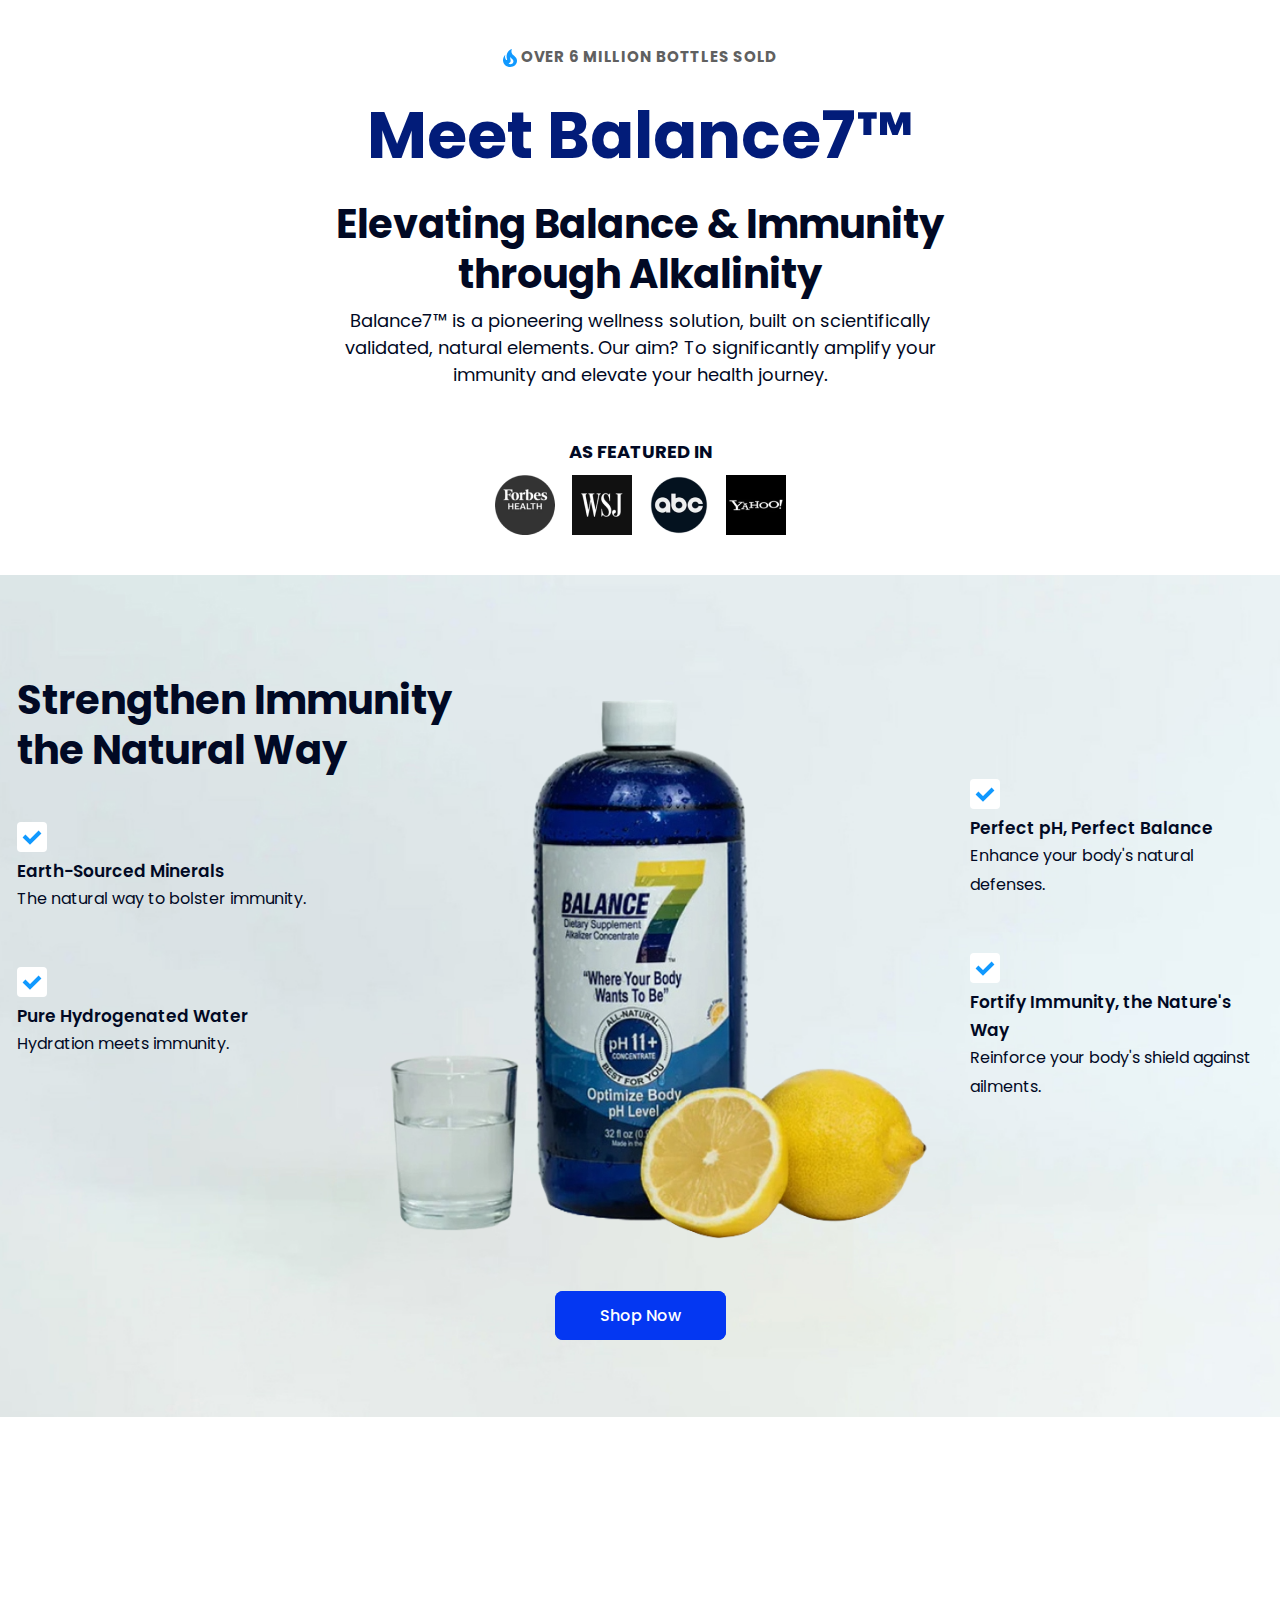
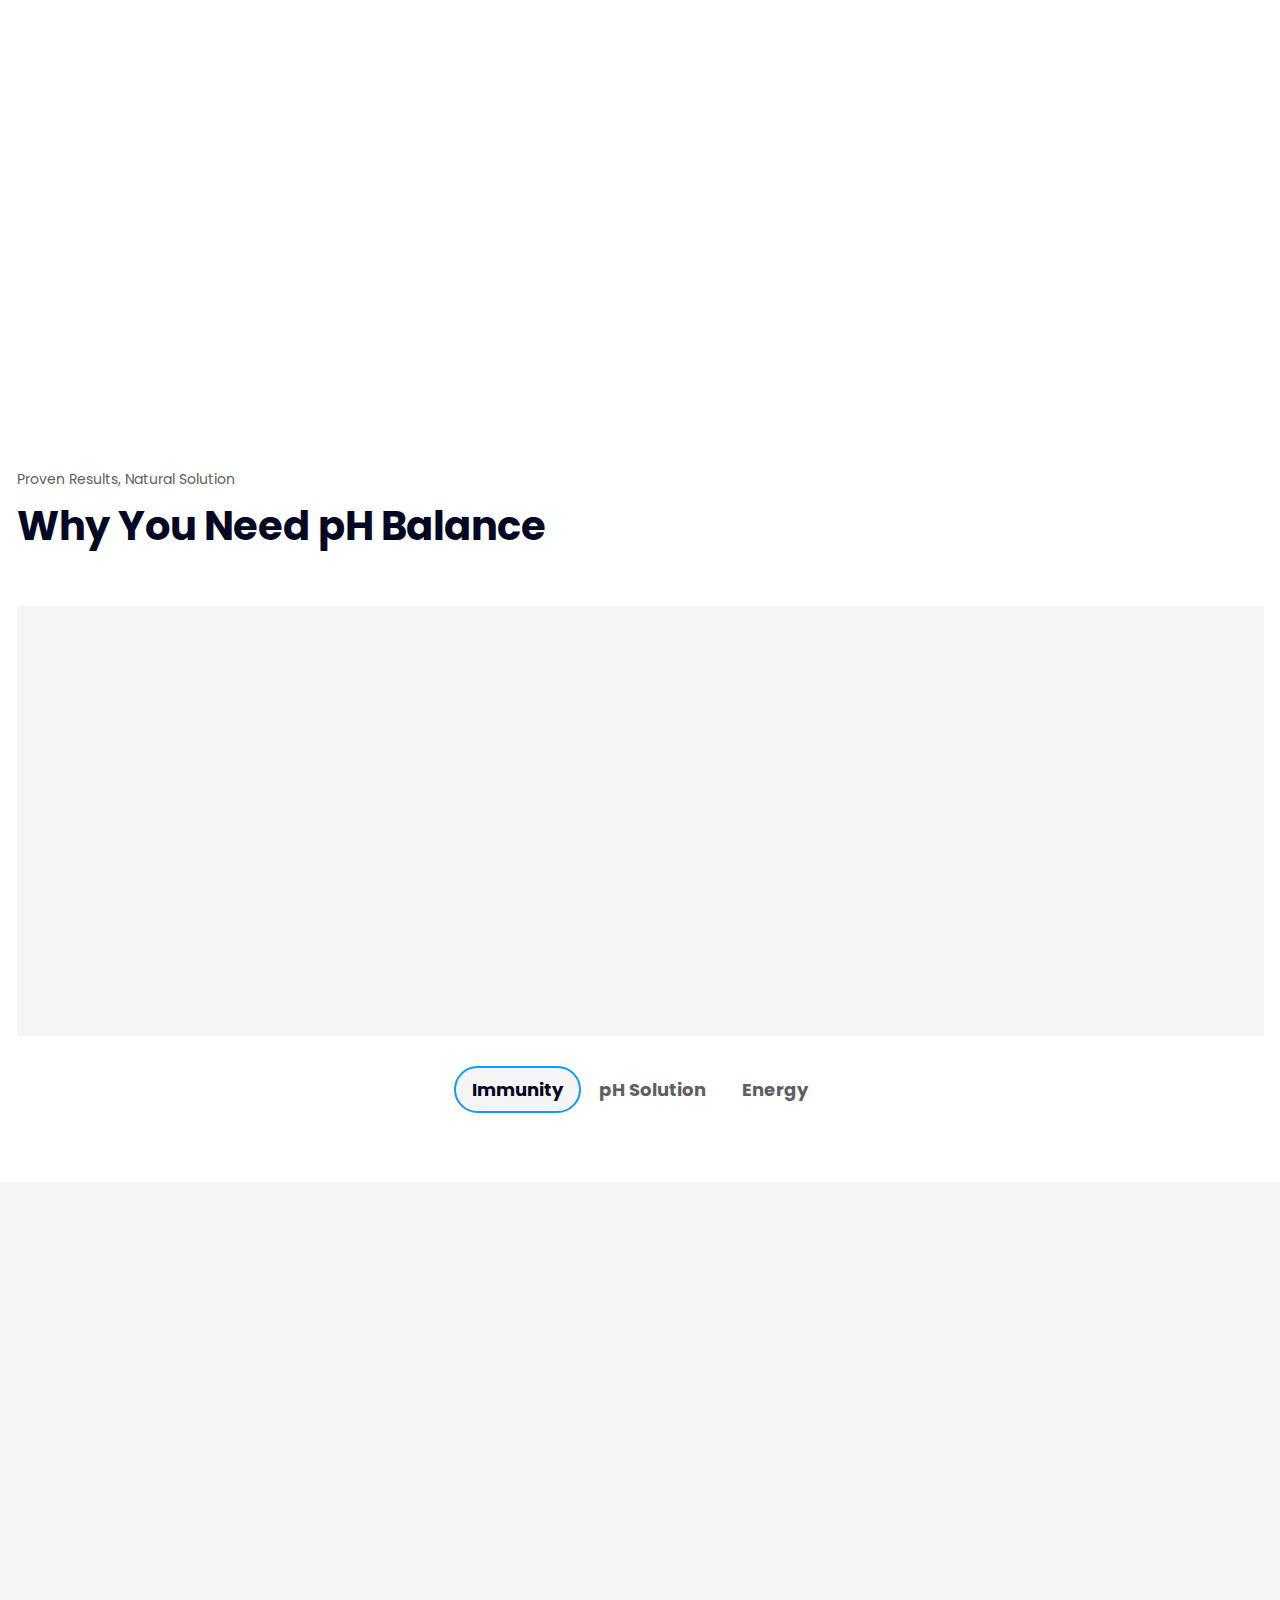
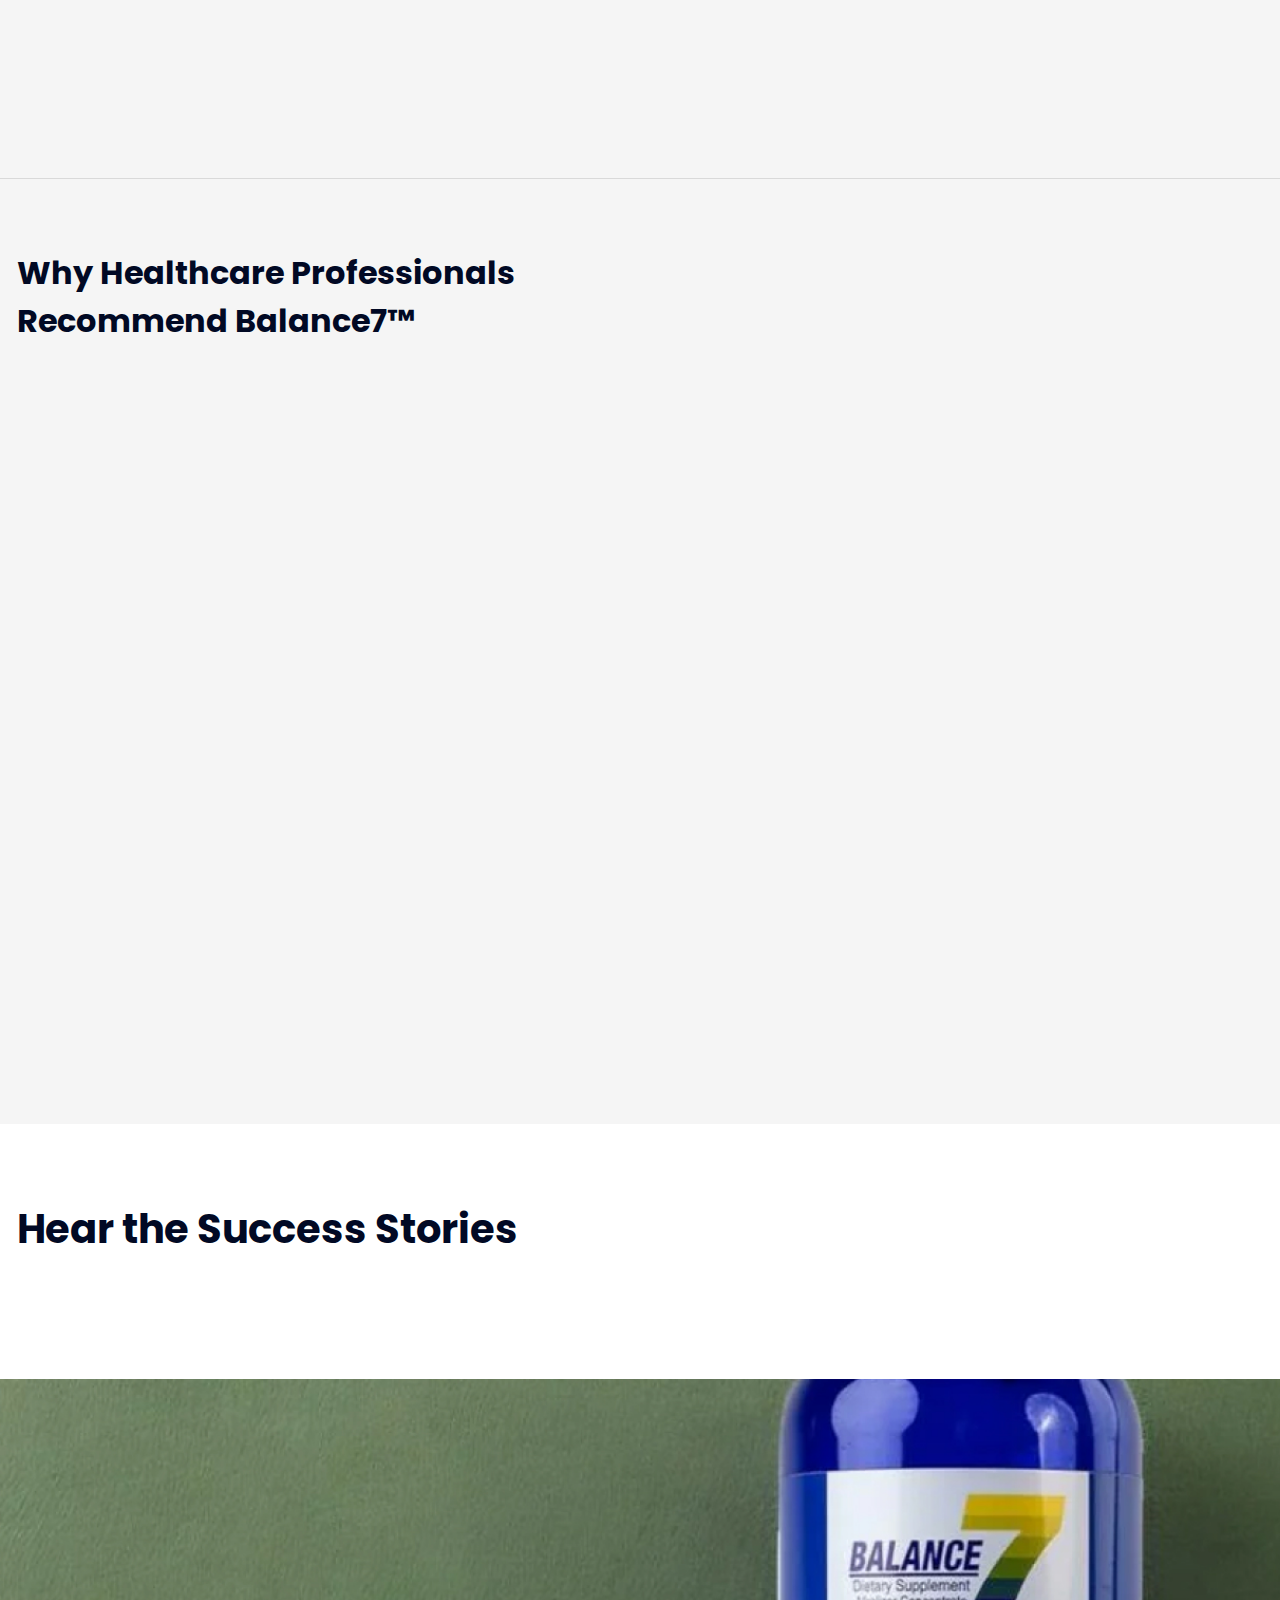
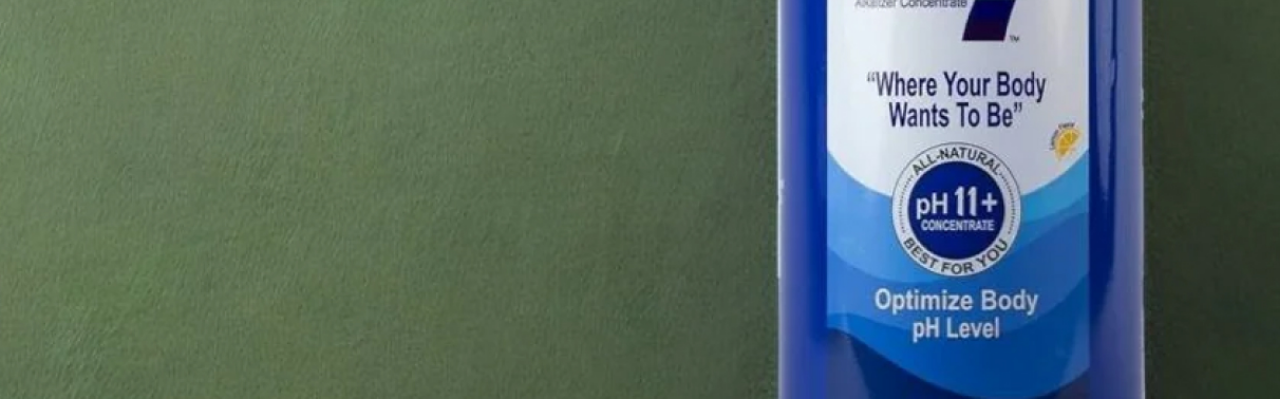
==== commit fe80e1fa: "css and common class added" ====
--- a/index-2.html
+++ b/index-2.html
@@ -19,7 +19,7 @@
 
 <body>
 
-    <div class="hero-area style2">
+    <div class="b-section hero-area style2">
         <div class="container-fluid">
             <div class="row justify-content-center">
                 <div class="col-lg-6">
@@ -47,7 +47,7 @@
     </div>
 
     <!-- benefits-area -->
-    <div class="benefits-area style-2 section-padding"
+    <div class="b-section benefits-area style-2 section-padding"
         style="background: url(/assets/bimgbg.jpg) no-repeat center top; background-size: cover;">
         <div class="container">
             <div class="benefits-wrap">
@@ -114,7 +114,7 @@
         </div>
     </div>
     <!-- banner-area -->
-    <div class="banner-area section-padding">
+    <div class="b-section banner-area section-padding">
         <div class="container">
             <div class="banner-wrap">
                 <div class="row align-items-center">
@@ -140,7 +140,7 @@
     </div>
 
     <!-- solution-area -->
-    <div class="solution-area section-padding">
+    <div class="b-section solution-area section-padding">
         <div class="container">
             <div class="row">
                 <div class="col-lg-6">
@@ -266,7 +266,7 @@
     </div>
 
     <!-- banner-area -->
-    <div class="banner-area-s2 section-padding">
+    <div class="b-section banner-area-s2 section-padding">
         <div class="container">
             <div class="banner-wrap">
                 <div class="row align-items-center">
@@ -292,7 +292,7 @@
     </div>
 
     <!-- healthcare-area -->
-    <div class="healthcare-area section-padding">
+    <div class="b-section healthcare-area section-padding">
         <div class="container">
             <div class="healthcare-wrap">
                 <h2>Why Healthcare Professionals Recommend Balance7™</h2>
@@ -402,7 +402,7 @@
     </div>
 
     <!-- testimonial-area -->
-    <div class="testimonial-area style-2 section-padding">
+    <div class="b-section testimonial-area style-2 section-padding">
         <div class="container">
             <div class="row">
                 <div class="col-lg-6">
@@ -480,7 +480,7 @@
         </div>
     </div>
     <!-- subscribe-area -->
-    <div class="subscribe-area section-padding"
+    <div class="b-section subscribe-area section-padding"
         style="background: url(assets/subscribe-bg.jpg) no-repeat center top; background-size: cover;">
         <div class="container">
             <div class="subscribe-wrap wow fadeInUp" data-wow-duration="1300ms">
--- a/assets/custom.css
+++ b/assets/custom.css
@@ -3,56 +3,48 @@
   scroll-behavior: unset;
 }
 
-body {
+.b-section {
   font-family: "Poppins", sans-serif;
   color: #010924;
   font-size: 16px;
   overflow-x: hidden;
 }
-
-p {
+.b-section p {
   font-size: 16px;
   color: #010924;
   line-height: 1.8em;
 }
-
-h1,
-h2,
-h3,
-h4,
-h5,
-h6 {
+.b-section h1,
+.b-section h2,
+.b-section h3,
+.b-section h4,
+.b-section h5,
+.b-section h6 {
   color: #010924;
   font-family: "Poppins", sans-serif;
   font-weight: 600;
 }
-
-ul {
+.b-section ul {
   padding-left: 0;
   margin: 0;
   list-style: none;
 }
-
-a {
+.b-section a {
   text-decoration: none;
 }
-
-a:hover {
+.b-section a:hover {
   text-decoration: none;
 }
-
-img {
+@media (max-width: 1440px) {
+  .b-section .container {
+    max-width: 1271px;
+  }
+}
+.b-section img {
   max-width: 100%;
 }
-
-.h-hidden {
+.b-section .h-hidden {
   display: none;
-}
-
-@media (max-width: 1440px) {
-  .container {
-    max-width: 1271px;
-  }
 }
 
 .section-padding {
@@ -182,6 +174,14 @@
     font-size: 16px;
   }
 }
+.section-title a {
+  color: #0437F2;
+  font-size: 18px;
+  font-style: normal;
+  font-weight: 400;
+  line-height: normal;
+  text-decoration-line: underline;
+}
 
 .hero-area {
   background: #F5F5F5;
@@ -950,6 +950,10 @@
   background: #FFF;
   box-shadow: 0px 10px 20px 0px rgba(0, 0, 0, 0.12);
   margin-bottom: 20px;
+  display: flex;
+  justify-content: center;
+  flex-direction: column;
+  align-items: center;
 }
 .healthcare-area .healthcare-item h3 {
   font-size: 18px;
@@ -1055,12 +1059,24 @@
   font-weight: 700;
   line-height: 35px;
 }
+@media (max-width: 575px) {
+  .hero-area.style-3 .hero-text h1 {
+    font-size: 24px;
+    margin-bottom: 10px;
+  }
+}
 .hero-area.style-3 .hero-text h2 {
   font-size: 65px;
   font-style: normal;
   font-weight: 700;
   line-height: 78px;
   color: #021C79;
+}
+@media (max-width: 575px) {
+  .hero-area.style-3 .hero-text h2 {
+    font-size: 48px;
+    line-height: normal;
+  }
 }
 .hero-area.style-3 .hero-right-img-wrap {
   border-radius: 10px;
@@ -1068,10 +1084,21 @@
   padding: 0 45px;
   align-items: center;
 }
+@media (max-width: 575px) {
+  .hero-area.style-3 .hero-right-img-wrap {
+    padding-left: 15px;
+  }
+}
 .hero-area.style-3 .hero-right-img-wrap .hero-right-text {
   flex-basis: 40%;
   margin-right: 20px;
 }
+@media (max-width: 575px) {
+  .hero-area.style-3 .hero-right-img-wrap .hero-right-text {
+    flex-basis: 58%;
+    padding: 20px 0;
+  }
+}
 .hero-area.style-3 .hero-right-img-wrap .hero-right-text h3 {
   color: #FFF;
   font-size: 45px;
@@ -1080,6 +1107,14 @@
   line-height: 50px;
   margin-bottom: 20px;
 }
+@media (max-width: 575px) {
+  .hero-area.style-3 .hero-right-img-wrap .hero-right-text h3 {
+    font-size: 26px;
+    font-weight: 700;
+    line-height: 30px;
+    margin-bottom: 10px;
+  }
+}
 .hero-area.style-3 .hero-right-img-wrap .hero-right-text ul {
   display: flex;
   margin-bottom: 20px;
@@ -1091,13 +1126,177 @@
   font-style: normal;
   font-weight: 700;
   line-height: normal;
+}
+@media (max-width: 575px) {
+  .hero-area.style-3 .hero-right-img-wrap .hero-right-text ul li {
+    font-size: 21px;
+  }
 }
 .hero-area.style-3 .hero-right-img-wrap .hero-right-text ul li + li {
   color: #1099FF;
   font-size: 20px;
   margin-left: 5px;
 }
+@media (max-width: 575px) {
+  .hero-area.style-3 .hero-right-img-wrap .hero-right-text ul li + li {
+    font-size: 16px;
+  }
+}
 .hero-area.style-3 .hero-right-img-wrap .hero-right-img {
   margin-top: -50px;
   margin-left: 20px;
+}
+
+.details-area.style-2 {
+  border-top: 1px solid #D9D9D9;
+  padding-bottom: 150px;
+}
+
+.taste-area {
+  background: #F5F5F5;
+}
+.taste-area .taste-text i {
+  display: inline-block;
+  width: 71px;
+  height: 71px;
+  line-height: 71px;
+  text-align: center;
+  background: #fff;
+  border-radius: 8px;
+  margin: 0 auto;
+  margin-bottom: 20px;
+}
+.taste-area .taste-text h2 {
+  color: #010924;
+  font-size: 40px;
+  font-style: normal;
+  font-weight: 700;
+  line-height: 50px;
+  margin-bottom: 20px;
+}
+@media (max-width: 575px) {
+  .taste-area .taste-text h2 {
+    font-size: 28px;
+    font-style: normal;
+    font-weight: 700;
+    line-height: 40px;
+  }
+}
+.taste-area .taste-img {
+  position: relative;
+  margin-left: 50px;
+}
+@media (max-width: 991px) {
+  .taste-area .taste-img {
+    margin-left: 0;
+  }
+}
+.taste-area .taste-img img {
+  width: 100%;
+}
+.taste-area .taste-img .compare-wrap {
+  position: absolute;
+  left: 0;
+  bottom: 40px;
+  display: flex;
+  align-items: center;
+  justify-content: center;
+  width: 100%;
+}
+.taste-area .taste-img .compare-wrap .compare-react i {
+  width: 78px;
+  height: 78px;
+  line-height: 78px;
+  display: inline-block;
+  background-color: #fff;
+  text-align: center;
+  border-radius: 50%;
+}
+@media (max-width: 1199px) {
+  .taste-area .taste-img .compare-wrap .compare-react i {
+    width: 54.795px;
+    height: 54.795px;
+    line-height: 54.795px;
+  }
+}
+@media (max-width: 1199px) {
+  .taste-area .taste-img .compare-wrap .compare-react i img {
+    max-width: 30px;
+  }
+}
+.taste-area .taste-img .compare-wrap .compare-react img {
+  width: auto;
+}
+.taste-area .taste-img .compare-wrap .compare-color {
+  margin: 0 20px;
+}
+@media (max-width: 575px) {
+  .taste-area .taste-img .compare-wrap .compare-color {
+    margin: 0 10px;
+  }
+}
+.taste-area .taste-img .compare-wrap .compare-color p {
+  display: flex;
+  align-items: center;
+  margin-bottom: 5px;
+}
+.taste-area .taste-img .compare-wrap .compare-color p span {
+  color: #fff;
+  display: inline-block;
+  margin: 0 5px;
+}
+@media (max-width: 575px) {
+  .taste-area .taste-img .compare-wrap .compare-color p span {
+    margin: 0 2px;
+  }
+}
+@media (max-width: 991px) {
+  .taste-area .taste-img .compare-wrap .compare-color p span img {
+    max-width: 120px;
+  }
+}
+.taste-area .taste-img .compare-wrap .compare-color ul {
+  display: flex;
+  justify-content: center;
+}
+.taste-area .taste-img .compare-wrap .compare-color ul li {
+  width: 63px;
+  height: 36px;
+  line-height: 36px;
+  background: #EC3E25;
+  text-align: center;
+  color: #fff;
+}
+@media (max-width: 1199px) {
+  .taste-area .taste-img .compare-wrap .compare-color ul li {
+    width: 44.257px;
+    height: 25.29px;
+    line-height: 25.29px;
+  }
+}
+.taste-area .taste-img .compare-wrap .compare-color ul li + li {
+  margin-left: 8px;
+}
+@media (max-width: 575px) {
+  .taste-area .taste-img .compare-wrap .compare-color ul li + li {
+    margin-left: 2px;
+  }
+}
+.taste-area .taste-img .compare-wrap .compare-color ul li:nth-child(2) {
+  background-color: #F36C28;
+}
+.taste-area .taste-img .compare-wrap .compare-color ul li:nth-child(3) {
+  background-color: #F2EA1B;
+}
+.taste-area .taste-img .compare-wrap .compare-color ul li:nth-child(4) {
+  background-color: #9AC93D;
+}
+.taste-area .taste-img .compare-wrap .compare-color ul li:nth-child(5) {
+  background-color: #148742;
+}
+
+.footer__block .form-control {
+  padding: 0;
+  background: none;
+  border: 0;
 }/*# sourceMappingURL=custom.css.map */